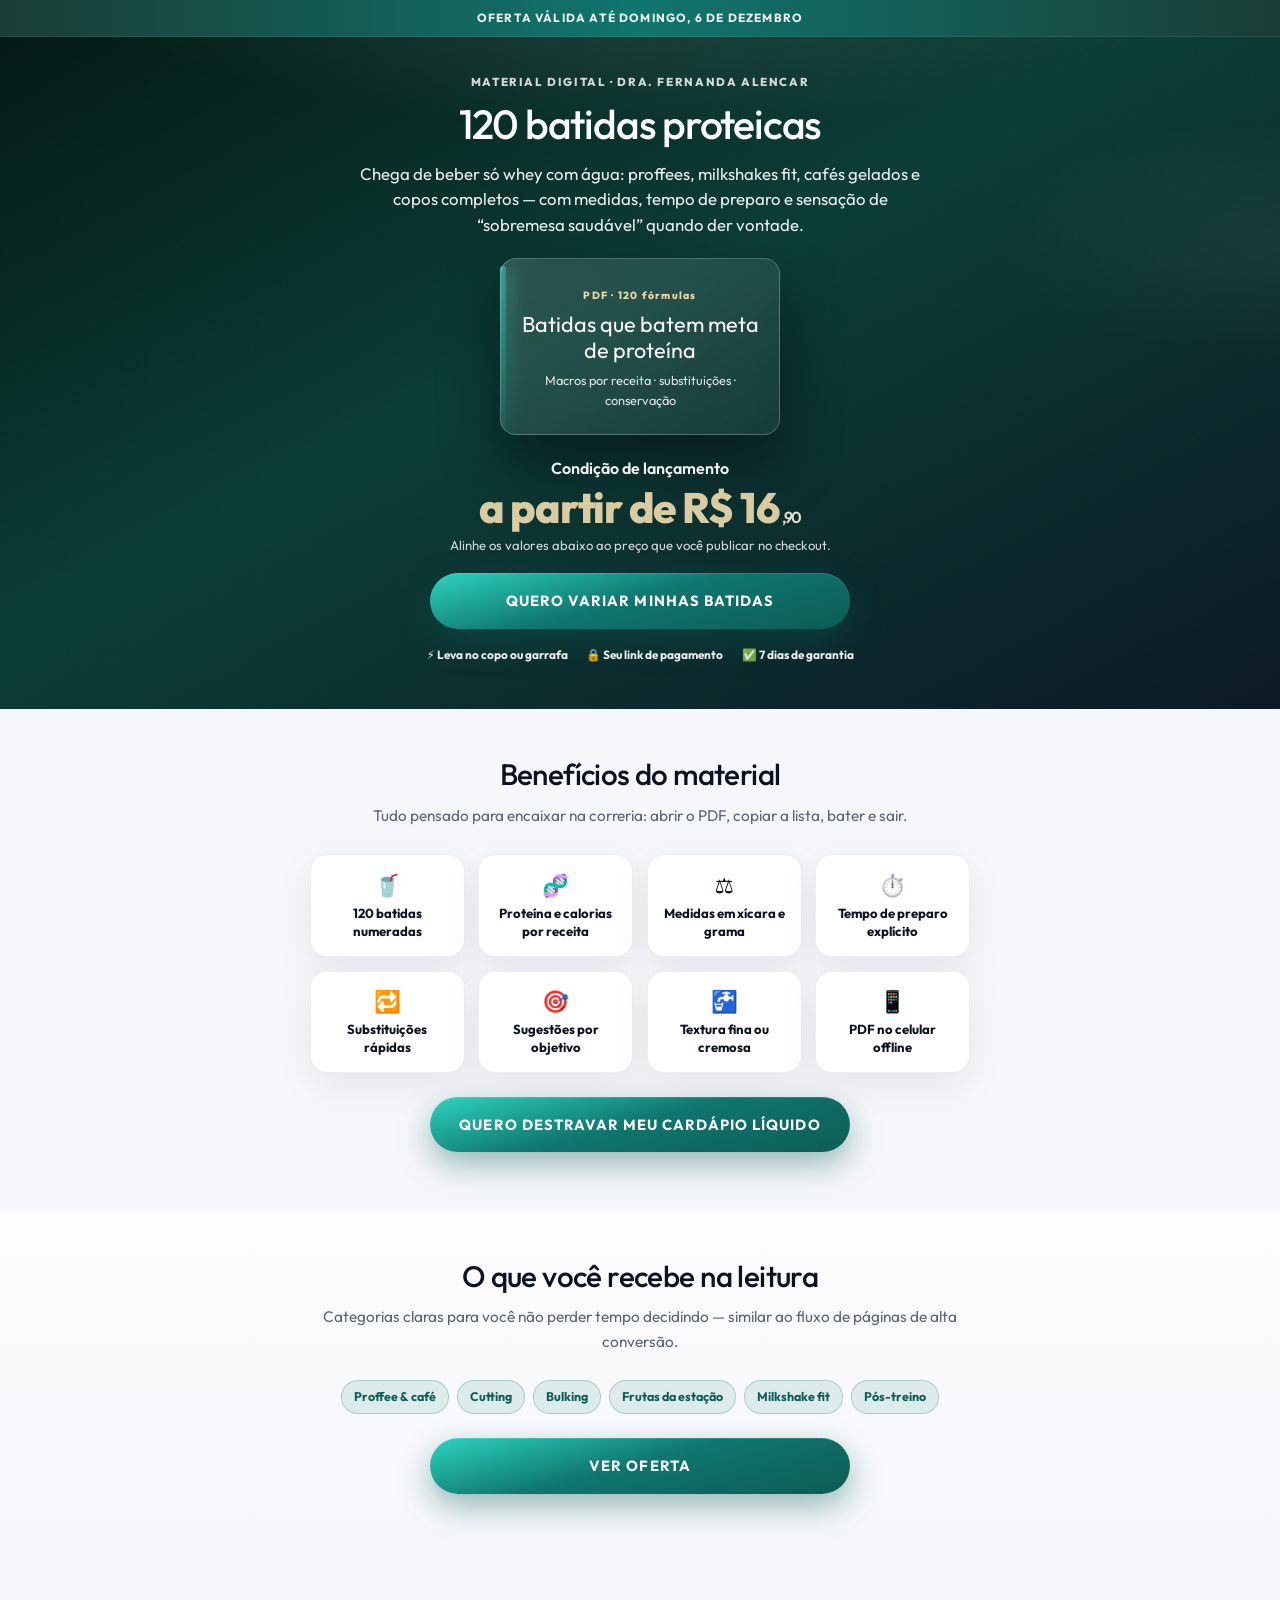
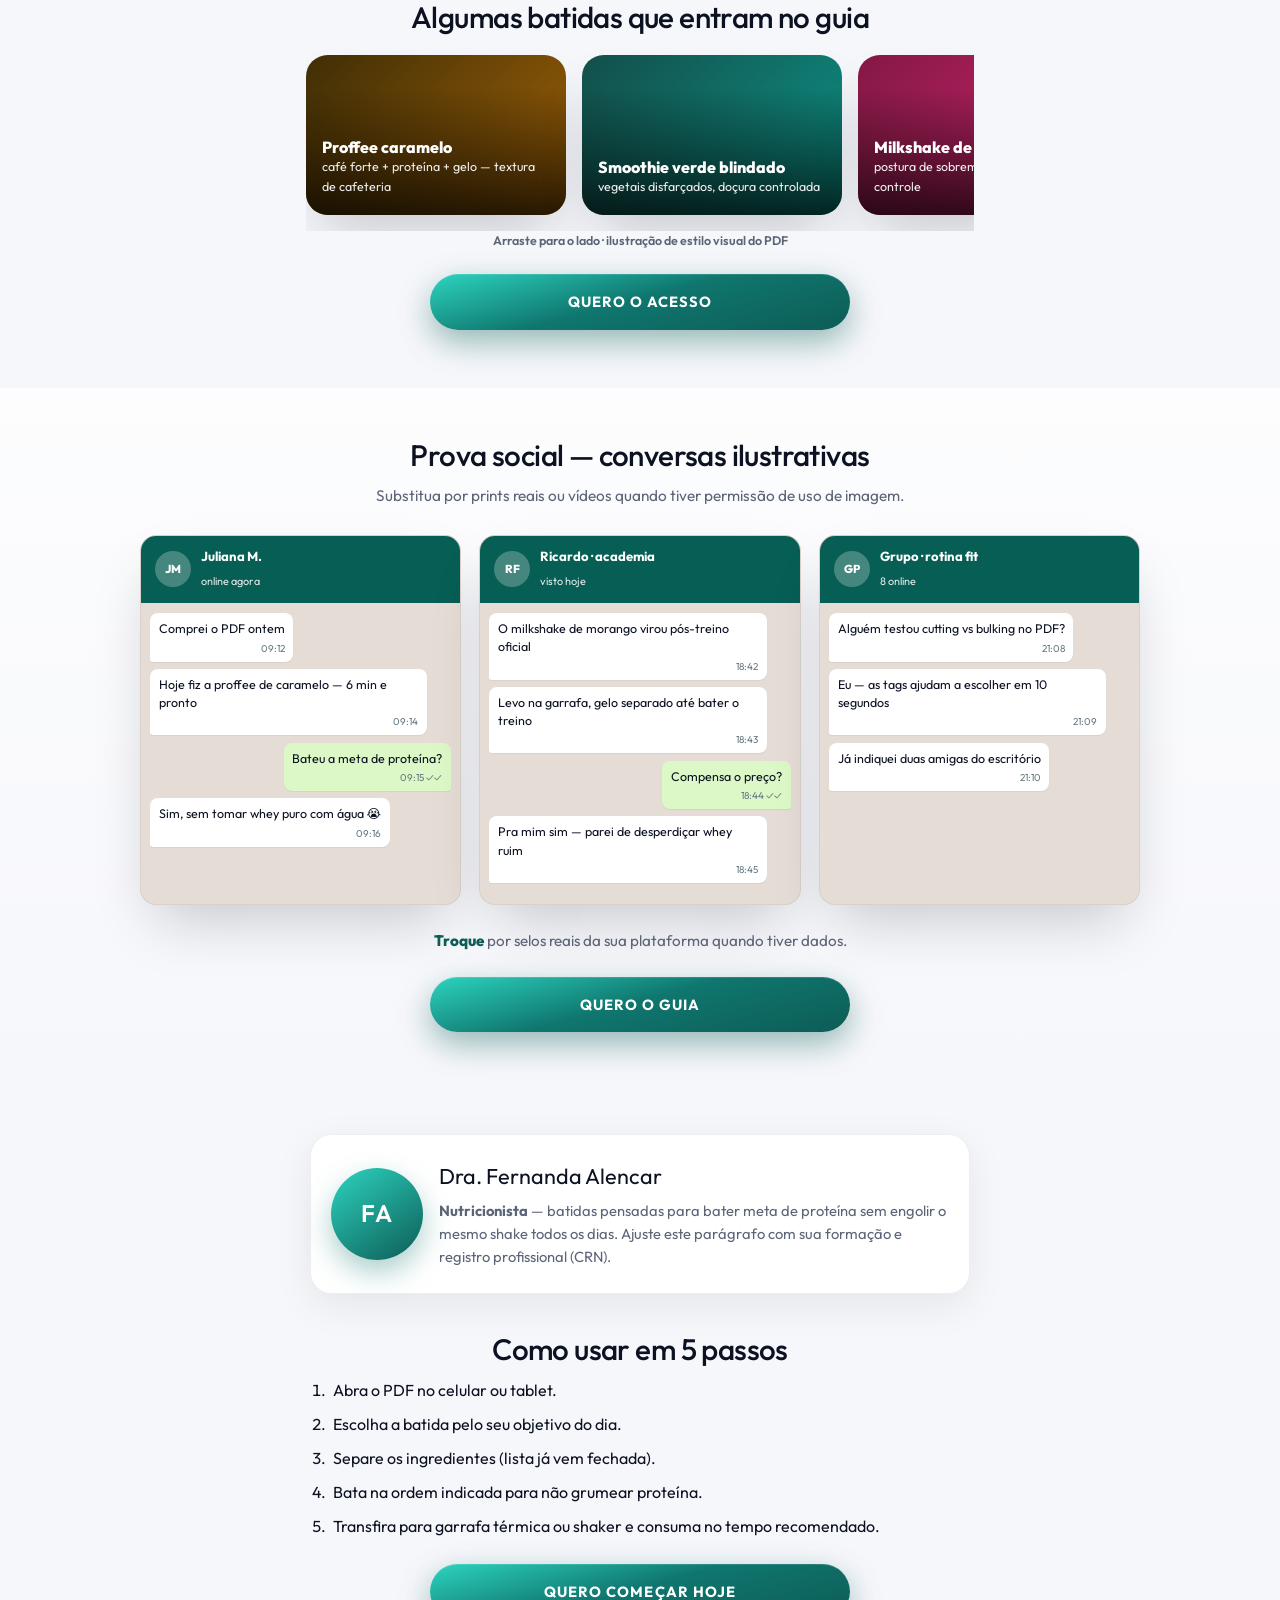
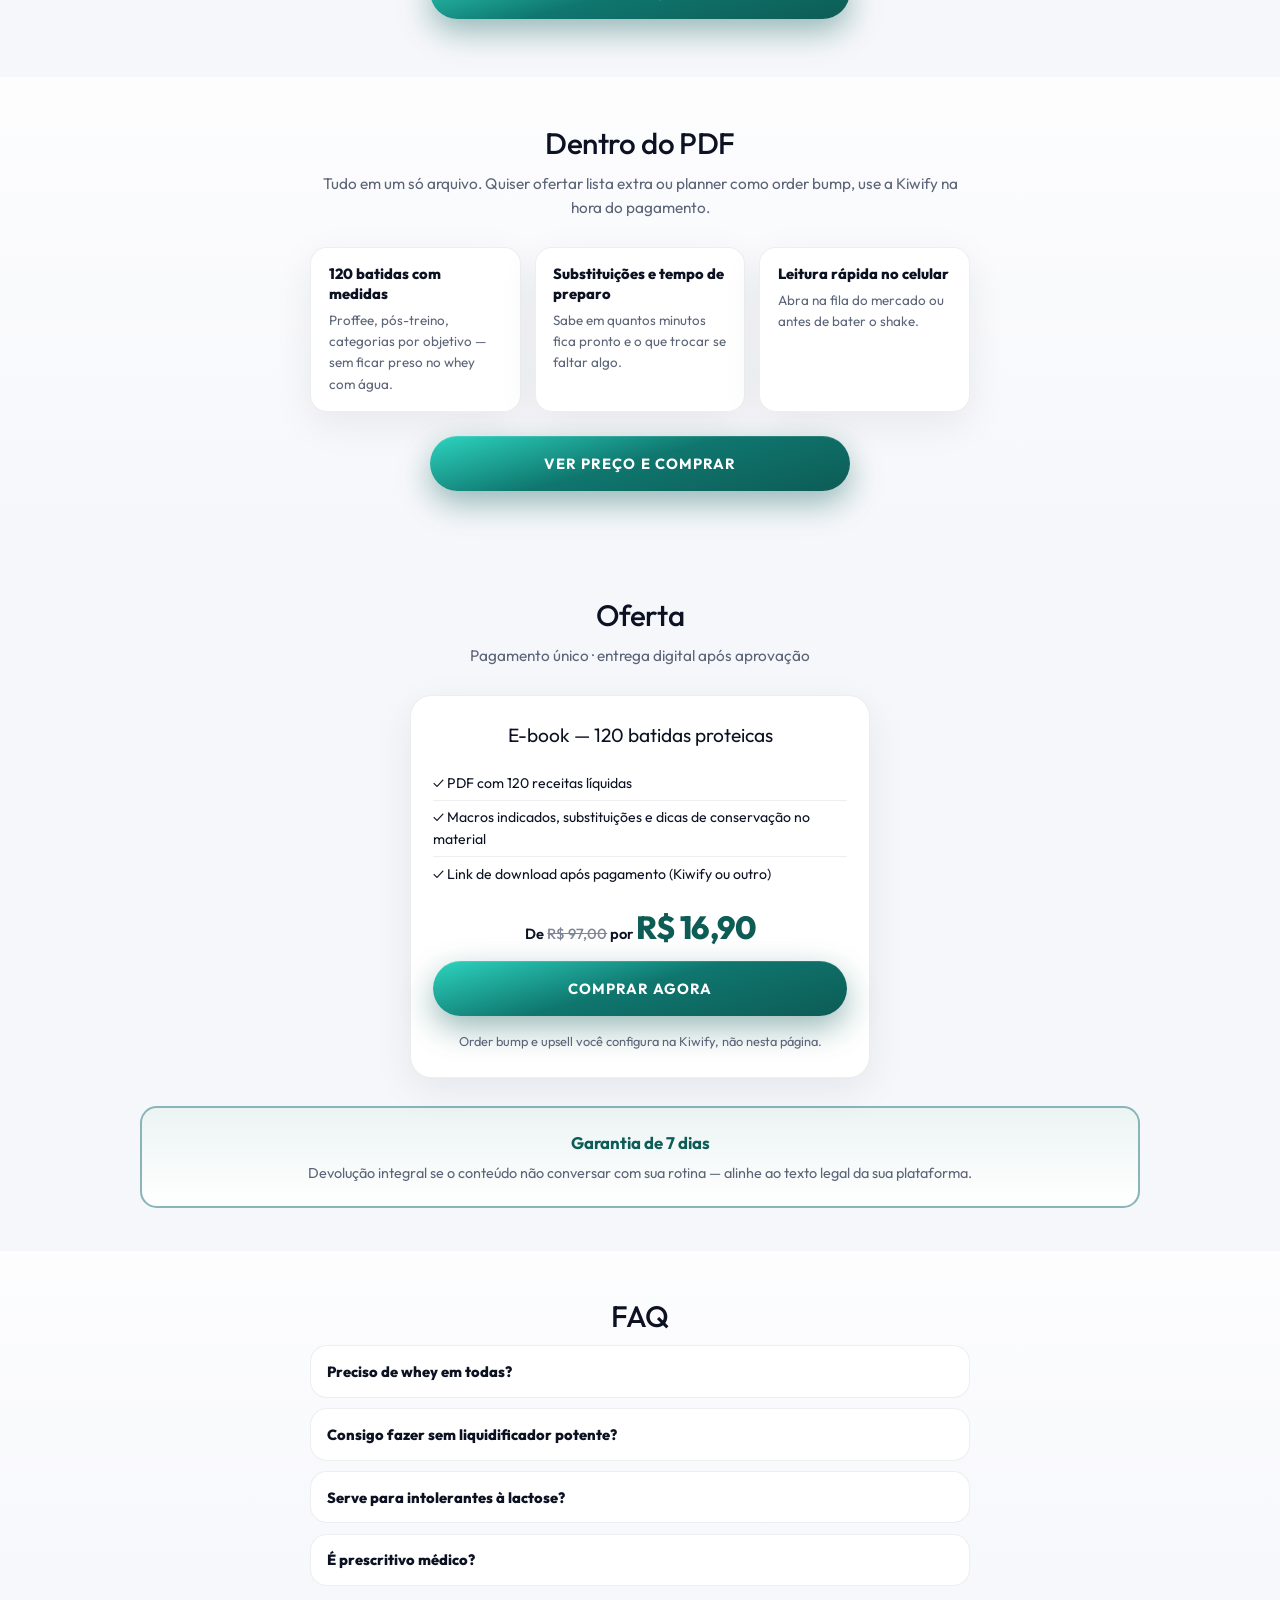
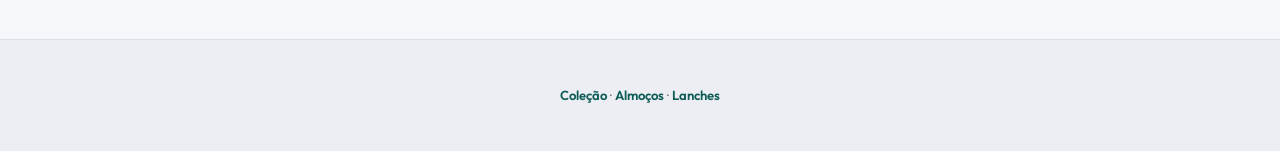
==== batidas.html @ 65c0a78f "Add files via upload" ====
<!DOCTYPE html>
<html lang="pt-BR">
  <head>
    <meta charset="utf-8" />
    <meta name="viewport" content="width=device-width, initial-scale=1" />
    <title>120 batidas proteicas | PDF</title>
    <meta
      name="description"
      content="120 batidas proteicas com a Dra. Fernanda Alencar: proffee, pós-treino e copos completos. PDF com medidas e substituições."
    />
    <link rel="stylesheet" href="css/styles.css" />
  </head>
  <body class="theme-batidas page-product">
    <a class="skip-link" href="#conteudo">Ir para o conteúdo</a>
    <div class="promo-bar" role="status"><span id="promo-date">Carregando…</span></div>

    <header class="hero">
      <div class="container">
        <p class="eyebrow">Material digital · Dra. Fernanda Alencar</p>
        <h1>120 batidas proteicas</h1>
        <p class="sub">Chega de beber só whey com água: proffees, milkshakes fit, cafés gelados e copos completos — com medidas, tempo de preparo e sensação de “sobremesa saudável” quando der vontade.</p>

        <div class="hero-visual">
          <span class="hero-book__spine" aria-hidden="true"></span>
          <div class="hero-book">
            <span class="hero-book__tag">PDF · 120 fórmulas</span>
            <p class="hero-book__title">Batidas que batem meta de proteína</p>
            <p class="hero-book__meta">Macros por receita · substituições · conservação</p>
          </div>
        </div>

        <div class="price-box">
          <p class="price-de-por">
            Condição de lançamento
            <span class="price-to">a partir de R$ 16<small>,90</small></span>
          </p>
          <p class="price-note">Alinhe os valores abaixo ao preço que você publicar no checkout.</p>
        </div>

        <a class="btn-cta" href="#oferta">Quero variar minhas batidas</a>

        <div class="trust-row">
          <span>⚡ Leva no copo ou garrafa</span>
          <span>🔒 Seu link de pagamento</span>
          <span>✅ 7 dias de garantia</span>
        </div>
      </div>
    </header>

    <main id="conteudo">
      <section>
        <div class="container">
          <h2>Benefícios do material</h2>
          <p class="section-lead">Tudo pensado para encaixar na correria: abrir o PDF, copiar a lista, bater e sair.</p>
          <div class="benefits" role="list">
            <div class="benefit" role="listitem"><span class="ico">🥤</span>120 batidas numeradas</div>
            <div class="benefit" role="listitem"><span class="ico">🧬</span>Proteína e calorias por receita</div>
            <div class="benefit" role="listitem"><span class="ico">⚖️</span>Medidas em xícara e grama</div>
            <div class="benefit" role="listitem"><span class="ico">⏱️</span>Tempo de preparo explícito</div>
            <div class="benefit" role="listitem"><span class="ico">🔁</span>Substituições rápidas</div>
            <div class="benefit" role="listitem"><span class="ico">🎯</span>Sugestões por objetivo</div>
            <div class="benefit" role="listitem"><span class="ico">🚰</span>Textura fina ou cremosa</div>
            <div class="benefit" role="listitem"><span class="ico">📱</span>PDF no celular offline</div>
          </div>
          <p class="center-cta"><a class="btn-cta" href="#oferta">Quero destravar meu cardápio líquido</a></p>
        </div>
      </section>

      <section class="bg-soft">
        <div class="container">
          <h2>O que você recebe na leitura</h2>
          <p class="section-lead">Categorias claras para você não perder tempo decidindo — similar ao fluxo de páginas de alta conversão.</p>
          <div class="tags">
            <span class="tag">Proffee & café</span>
            <span class="tag">Cutting</span>
            <span class="tag">Bulking</span>
            <span class="tag">Frutas da estação</span>
            <span class="tag">Milkshake fit</span>
            <span class="tag">Pós-treino</span>
          </div>
          <p class="center-cta"><a class="btn-cta" href="#oferta">Ver oferta</a></p>
        </div>
      </section>

      <section>
        <div class="container">
          <h2>Algumas batidas que entram no guia</h2>
          <div class="carousel-wrap">
            <div class="carousel" id="car-batidas" aria-label="Prévia de batidas">
              <div class="carousel__slide" style="background: linear-gradient(135deg, #3f2e05 0%, #a16207 100%)">
                <strong>Proffee caramelo</strong>
                <span>café forte + proteína + gelo — textura de cafeteria</span>
              </div>
              <div class="carousel__slide" style="background: linear-gradient(135deg, #134e4a 0%, #0d9488 100%)">
                <strong>Smoothie verde blindado</strong>
                <span>vegetais disfarçados, doçura controlada</span>
              </div>
              <div class="carousel__slide" style="background: linear-gradient(135deg, #831843 0%, #db2777 100%)">
                <strong>Milkshake de morango</strong>
                <span>postura de sobremesa, macros no controle</span>
              </div>
              <div class="carousel__slide" style="background: linear-gradient(135deg, #312e81 0%, #4f46e5 100%)">
                <strong>Shake pós-treino “brownie”</strong>
                <span>cacau + pasta de amendoim + banana</span>
              </div>
              <div class="carousel__slide" style="background: linear-gradient(135deg, #14532d 0%, #22c55e 100%)">
                <strong>Copo detox + proteína</strong>
                <span>manhã limpa sem ficar com fome duas horas depois</span>
              </div>
            </div>
            <p class="carousel-hint">Arraste para o lado · ilustração de estilo visual do PDF</p>
          </div>
          <p class="center-cta"><a class="btn-cta" href="#oferta">Quero o acesso</a></p>
        </div>
      </section>

      <section class="wa-proof bg-soft">
        <div class="container-wide">
          <h2>Prova social — conversas ilustrativas</h2>
          <p class="section-lead">Substitua por prints reais ou vídeos quando tiver permissão de uso de imagem.</p>
          <div class="wa-grid">
            <div class="wa-phone">
              <div class="wa-top">
                <div class="wa-avatar">JM</div>
                <div class="wa-top-meta"><strong>Juliana M.</strong><span>online agora</span></div>
              </div>
              <div class="wa-body">
                <div class="wa-msg in"><div class="wa-bubble">Comprei o PDF ontem<div class="wa-meta">09:12</div></div></div>
                <div class="wa-msg in"><div class="wa-bubble">Hoje fiz a proffee de caramelo — 6 min e pronto<div class="wa-meta">09:14</div></div></div>
                <div class="wa-msg out"><div class="wa-bubble">Bateu a meta de proteína?<div class="wa-meta">09:15 ✓✓</div></div></div>
                <div class="wa-msg in"><div class="wa-bubble">Sim, sem tomar whey puro com água 😭<div class="wa-meta">09:16</div></div></div>
              </div>
            </div>
            <div class="wa-phone">
              <div class="wa-top">
                <div class="wa-avatar">RF</div>
                <div class="wa-top-meta"><strong>Ricardo · academia</strong><span>visto hoje</span></div>
              </div>
              <div class="wa-body">
                <div class="wa-msg in"><div class="wa-bubble">O milkshake de morango virou pós-treino oficial<div class="wa-meta">18:42</div></div></div>
                <div class="wa-msg in"><div class="wa-bubble">Levo na garrafa, gelo separado até bater o treino<div class="wa-meta">18:43</div></div></div>
                <div class="wa-msg out"><div class="wa-bubble">Compensa o preço?<div class="wa-meta">18:44 ✓✓</div></div></div>
                <div class="wa-msg in"><div class="wa-bubble">Pra mim sim — parei de desperdiçar whey ruim<div class="wa-meta">18:45</div></div></div>
              </div>
            </div>
            <div class="wa-phone">
              <div class="wa-top">
                <div class="wa-avatar">GP</div>
                <div class="wa-top-meta"><strong>Grupo · rotina fit</strong><span>8 online</span></div>
              </div>
              <div class="wa-body">
                <div class="wa-msg in"><div class="wa-bubble">Alguém testou cutting vs bulking no PDF?<div class="wa-meta">21:08</div></div></div>
                <div class="wa-msg in"><div class="wa-bubble">Eu — as tags ajudam a escolher em 10 segundos<div class="wa-meta">21:09</div></div></div>
                <div class="wa-msg in"><div class="wa-bubble">Já indiquei duas amigas do escritório<div class="wa-meta">21:10</div></div></div>
              </div>
            </div>
          </div>
          <p class="wa-stamp"><em>Troque</em> por selos reais da sua plataforma quando tiver dados.</p>
          <p class="center-cta"><a class="btn-cta" href="#oferta">Quero o guia</a></p>
        </div>
      </section>

      <section>
        <div class="container">
          <div class="author-card">
            <div class="author-card__avatar" aria-hidden="true">FA</div>
            <div>
              <h3>Dra. Fernanda Alencar</h3>
              <p>
                <strong>Nutricionista</strong> — batidas pensadas para bater meta de proteína sem
                engolir o mesmo shake todos os dias. Ajuste este parágrafo com sua formação e
                registro profissional (CRN).
              </p>
            </div>
          </div>
          <h2>Como usar em 5 passos</h2>
          <ol class="steps">
            <li>Abra o PDF no celular ou tablet.</li>
            <li>Escolha a batida pelo seu objetivo do dia.</li>
            <li>Separe os ingredientes (lista já vem fechada).</li>
            <li>Bata na ordem indicada para não grumear proteína.</li>
            <li>Transfira para garrafa térmica ou shaker e consuma no tempo recomendado.</li>
          </ol>
          <p class="center-cta"><a class="btn-cta" href="#oferta">Quero começar hoje</a></p>
        </div>
      </section>

      <section class="bg-soft">
        <div class="container">
          <h2>Dentro do PDF</h2>
          <p class="section-lead">Tudo em um só arquivo. Quiser ofertar lista extra ou planner como order bump, use a Kiwify na hora do pagamento.</p>
          <div class="bonus-grid">
            <div class="bonus">
              <h4>120 batidas com medidas</h4>
              <p>Proffee, pós-treino, categorias por objetivo — sem ficar preso no whey com água.</p>
            </div>
            <div class="bonus">
              <h4>Substituições e tempo de preparo</h4>
              <p>Sabe em quantos minutos fica pronto e o que trocar se faltar algo.</p>
            </div>
            <div class="bonus">
              <h4>Leitura rápida no celular</h4>
              <p>Abra na fila do mercado ou antes de bater o shake.</p>
            </div>
          </div>
          <p class="center-cta"><a class="btn-cta" href="#oferta">Ver preço e comprar</a></p>
        </div>
      </section>

      <section id="oferta">
        <div class="container-wide">
          <h2>Oferta</h2>
          <p class="section-lead">Pagamento único · entrega digital após aprovação</p>
          <div class="pricing pricing--single">
            <div class="plan">
              <h4>E-book — 120 batidas proteicas</h4>
              <ul>
                <li>✓ PDF com 120 receitas líquidas</li>
                <li>✓ Macros indicados, substituições e dicas de conservação no material</li>
                <li>✓ Link de download após pagamento (Kiwify ou outro)</li>
              </ul>
              <p class="plan-de-por">De <span class="price-from">R$ 97,00</span> por <span class="price-to">R$ 16,90</span></p>
              <a class="btn-cta" data-checkout="batidas" href="#oferta">Comprar agora</a>
              <p class="orderbump-note">Order bump e upsell você configura na Kiwify, não nesta página.</p>
            </div>
          </div>
          <div class="guarantee">
            <h3>Garantia de 7 dias</h3>
            <p>Devolução integral se o conteúdo não conversar com sua rotina — alinhe ao texto legal da sua plataforma.</p>
          </div>
        </div>
      </section>

      <section class="bg-soft faq">
        <div class="container">
          <h2>FAQ</h2>
          <details>
            <summary>Preciso de whey em todas?</summary>
            <p>Não. Há combinações com iogurte, leite em pó e outras fontes; onde whey faz sentido, está indicado.</p>
          </details>
          <details>
            <summary>Consigo fazer sem liquidificador potente?</summary>
            <p>A maioria pede liquidificador comum; onde o motor importa, há observação na receita.</p>
          </details>
          <details>
            <summary>Serve para intolerantes à lactose?</summary>
            <p>Algumas receitas têm troca sugerida; ajuste o FAQ se prometer pacote “100% sem lactose”.</p>
          </details>
          <details>
            <summary>É prescritivo médico?</summary>
            <p>Não. É material de culinária e organização; necessidades clínicas vão além deste escopo.</p>
          </details>
        </div>
      </section>
    </main>

    <div class="sticky-buy">
      <a class="btn-cta" data-checkout="batidas" href="#oferta">Comprar agora</a>
    </div>

    <footer class="site-footer">
      <p><a href="index.html">Coleção</a> · <a href="receitas.html">Almoços</a> · <a href="lanches.html">Lanches</a></p>
    </footer>

    <script src="js/config.js" defer></script>
    <script src="js/main.js" defer></script>
    <script src="js/landing.js" defer></script>
  </body>
</html>
---- css/styles.css ----
/* Uma família só — evita “mistura” visual entre serif e sans */
@import url("https://fonts.googleapis.com/css2?family=Outfit:wght@400;500;600;700;800&display=swap");

:root {
  --ink: #0c1222;
  --muted: #5c6578;
  --paper: #f6f7fb;
  --paper-soft: #eceef4;
  --white: #ffffff;
  --gold: #e8d5a8;
  --gold-soft: #f5edd8;
  --border: rgba(12, 18, 34, 0.07);
  --shadow: 0 28px 56px -16px rgba(12, 18, 34, 0.22);
  --shadow-soft: 0 12px 40px rgba(12, 18, 34, 0.07);
  --radius: 1.05rem;
  --radius-lg: 1.35rem;
  --accent: #0c8c7a;
  --accent-dark: #0a6b5e;
  --accent-cta-mid: #14b8a6;
  --hero: linear-gradient(152deg, #0d1f2d 0%, #163d4a 38%, #0f2922 100%);
  --font-sans: "Outfit", system-ui, -apple-system, sans-serif;
  --font-display: var(--font-sans);
  --grain: url("data:image/svg+xml,%3Csvg viewBox='0 0 256 256' xmlns='http://www.w3.org/2000/svg'%3E%3Cfilter id='n'%3E%3CfeTurbulence type='fractalNoise' baseFrequency='0.85' numOctaves='4' stitchTiles='stitch'/%3E%3C/filter%3E%3Crect width='100%25' height='100%25' filter='url(%23n)' opacity='0.04'/%3E%3C/svg%3E");
}

/* Temas por produto — tons mais sofisticados (menos “neon”) */
.theme-receitas {
  --accent: #c45d2c;
  --accent-dark: #9a3412;
  --accent-cta-mid: #dc7a45;
  --hero: linear-gradient(155deg, #1a0d08 0%, #4a2412 42%, #1c1410 100%);
}

.theme-batidas {
  --accent: #0f766e;
  --accent-dark: #0d5c56;
  --accent-cta-mid: #2dd4bf;
  --hero: linear-gradient(152deg, #041a15 0%, #0b3d36 45%, #0c1924 100%);
}

.theme-lanches {
  --accent: #1d6fa5;
  --accent-dark: #155a87;
  --accent-cta-mid: #5ab3e8;
  --hero: linear-gradient(152deg, #071824 0%, #0f4a6e 46%, #0c1620 100%);
}

/* Hub “list links” — página inicial clara (estilo link-in-bio premium) */
body.hub-page {
  background: var(--paper);
}

*,
*::before,
*::after {
  box-sizing: border-box;
}

html {
  scroll-behavior: smooth;
  scroll-padding-top: 0.75rem;
  scroll-padding-bottom: 6rem;
}

#oferta {
  scroll-margin-top: 1rem;
  scroll-margin-bottom: 5rem;
}

body {
  margin: 0;
  font-family: var(--font-sans);
  color: var(--ink);
  background: var(--paper);
  line-height: 1.58;
  -webkit-font-smoothing: antialiased;
}

img {
  max-width: 100%;
  height: auto;
  display: block;
}

a {
  color: var(--accent-dark);
  text-decoration: none;
}
a:hover {
  text-decoration: underline;
}

.skip-link {
  position: absolute;
  left: -9999px;
  top: 0;
  z-index: 999;
  padding: 0.5rem 1rem;
  background: var(--ink);
  color: var(--white);
}
.skip-link:focus {
  left: 0.5rem;
  top: 0.5rem;
}

.promo-bar {
  background: linear-gradient(90deg, #1a3d35, #0f766e 50%, #1a3d35);
  color: rgba(255, 255, 255, 0.96);
  text-align: center;
  font-size: 0.74rem;
  font-weight: 700;
  padding: 0.55rem 1rem;
  letter-spacing: 0.1em;
  text-transform: uppercase;
  font-family: var(--font-sans);
  border-bottom: 1px solid rgba(255, 255, 255, 0.08);
}

.container {
  max-width: 700px;
  margin: 0 auto;
  padding: 0 1.25rem;
}

.container-wide {
  max-width: 1040px;
  margin: 0 auto;
  padding: 0 1.25rem;
}

/* ——— Hero ——— */
.hero {
  background: var(--hero);
  color: #fff;
  padding: 2.25rem 0 2.75rem;
  text-align: center;
  position: relative;
  overflow: hidden;
}

.hero::before {
  content: "";
  position: absolute;
  inset: 0;
  background-image: var(--grain);
  opacity: 0.45;
  pointer-events: none;
  mix-blend-mode: overlay;
}

.hero::after {
  content: "";
  position: absolute;
  inset: 0;
  background:
    radial-gradient(ellipse 90% 55% at 50% -15%, rgba(255, 255, 255, 0.14), transparent 52%),
    radial-gradient(ellipse 50% 40% at 100% 30%, rgba(255, 255, 255, 0.05), transparent 45%);
  pointer-events: none;
}

.hero .container {
  position: relative;
  z-index: 1;
}

.eyebrow {
  font-size: 0.72rem;
  font-weight: 800;
  letter-spacing: 0.14em;
  text-transform: uppercase;
  opacity: 0.88;
  margin: 0 0 0.65rem;
  color: rgba(255, 255, 255, 0.92);
}

.hero h1 {
  font-family: var(--font-display);
  font-weight: 500;
  font-size: clamp(1.7rem, 5vw, 2.55rem);
  line-height: 1.12;
  margin: 0 0 0.85rem;
  letter-spacing: -0.03em;
  text-wrap: balance;
}

.hero .sub {
  font-size: 1.05rem;
  opacity: 0.93;
  max-width: 36rem;
  margin: 0 auto 1.35rem;
  line-height: 1.5;
}

.hero-visual {
  max-width: 280px;
  margin: 1.25rem auto;
  position: relative;
}

.hero-book {
  border-radius: 1rem;
  background: linear-gradient(145deg, rgba(255, 255, 255, 0.14), rgba(255, 255, 255, 0.04));
  border: 1px solid rgba(255, 255, 255, 0.22);
  box-shadow: 0 28px 60px rgba(0, 0, 0, 0.45);
  padding: 1.35rem 1.15rem 1.5rem;
  backdrop-filter: blur(10px);
}

.hero-book__tag {
  display: inline-block;
  font-size: 0.65rem;
  font-weight: 800;
  letter-spacing: 0.12em;
  color: var(--gold);
  margin-bottom: 0.5rem;
}

.hero-book__title {
  font-family: var(--font-display);
  font-size: 1.35rem;
  line-height: 1.2;
  margin: 0 0 0.35rem;
}

.hero-book__meta {
  font-size: 0.8rem;
  opacity: 0.85;
  margin: 0;
}

.hero-book__spine {
  position: absolute;
  left: 0;
  top: 0.5rem;
  bottom: 0.5rem;
  width: 6px;
  border-radius: 4px;
  background: linear-gradient(180deg, var(--accent-cta-mid), var(--accent-dark));
  opacity: 0.9;
}

.price-box {
  margin: 1.35rem 0 1.1rem;
}

.price-de-por {
  margin: 0;
  font-size: 1rem;
  font-weight: 600;
  opacity: 0.94;
  line-height: 1.45;
}

.price-from {
  text-decoration: line-through;
  opacity: 0.78;
  font-weight: 500;
}

.price-to {
  display: block;
  margin-top: 0.45rem;
  font-size: 2.65rem;
  font-weight: 800;
  color: var(--gold);
  line-height: 1;
  letter-spacing: -0.03em;
}

.price-to small {
  font-size: 1rem;
  font-weight: 600;
  color: var(--gold-soft);
  margin-left: 0.15rem;
}

.price-note {
  font-size: 0.82rem;
  opacity: 0.82;
  margin: 0.35rem 0 0;
}

.btn-cta {
  display: inline-block;
  width: 100%;
  max-width: 420px;
  background: linear-gradient(165deg, var(--accent-cta-mid) 0%, var(--accent) 48%, var(--accent-dark) 100%);
  color: #fff !important;
  font-weight: 700;
  font-size: 0.92rem;
  padding: 1rem 1.35rem;
  border: none;
  border-radius: 999px;
  text-decoration: none !important;
  text-transform: uppercase;
  letter-spacing: 0.07em;
  box-shadow:
    0 1px 0 rgba(255, 255, 255, 0.12) inset,
    0 12px 32px color-mix(in srgb, var(--accent-dark) 42%, transparent);
  cursor: pointer;
  transition: transform 0.2s ease, filter 0.2s ease, box-shadow 0.2s ease;
}

.btn-cta:hover {
  filter: brightness(1.05);
  transform: translateY(-2px);
  box-shadow:
    0 1px 0 rgba(255, 255, 255, 0.14) inset,
    0 16px 40px color-mix(in srgb, var(--accent-dark) 48%, transparent);
  text-decoration: none !important;
}

.btn-cta:focus-visible {
  outline: 2px solid var(--gold-soft);
  outline-offset: 3px;
}

.trust-row {
  display: flex;
  flex-wrap: wrap;
  justify-content: center;
  gap: 0.65rem 1.15rem;
  font-size: 0.74rem;
  font-weight: 700;
  margin-top: 1.1rem;
  opacity: 0.92;
}

.trust-row span {
  white-space: nowrap;
}

/* ——— Sections ——— */
section {
  padding: 2.65rem 0;
}

section h2 {
  font-family: var(--font-display);
  font-weight: 500;
  font-size: clamp(1.45rem, 3.5vw, 1.85rem);
  text-align: center;
  margin: 0 0 0.35rem;
  color: var(--ink);
  letter-spacing: -0.02em;
}

.section-lead {
  text-align: center;
  color: var(--muted);
  max-width: 40rem;
  margin: 0 auto 1.65rem;
  font-size: 0.96rem;
}

.bg-soft {
  background: linear-gradient(180deg, rgba(255, 255, 255, 0.72) 0%, var(--paper) 100%);
}

.center-cta {
  text-align: center;
  margin-top: 1.5rem;
}

/* Benefícios */
.benefits {
  display: grid;
  grid-template-columns: repeat(2, 1fr);
  gap: 0.85rem;
}

@media (min-width: 720px) {
  .benefits {
    grid-template-columns: repeat(4, 1fr);
  }
}

.benefit {
  background: var(--white);
  border-radius: var(--radius);
  padding: 0.95rem 0.85rem;
  font-size: 0.82rem;
  font-weight: 700;
  text-align: center;
  border: 1px solid var(--border);
  box-shadow: var(--shadow-soft);
  line-height: 1.35;
}

.benefit .ico {
  display: block;
  font-size: 1.35rem;
  margin-bottom: 0.35rem;
}

/* Tags */
.tags {
  display: flex;
  flex-wrap: wrap;
  gap: 0.5rem;
  justify-content: center;
  margin: 0 0 1.25rem;
}

.tag {
  font-size: 0.78rem;
  font-weight: 700;
  padding: 0.38rem 0.75rem;
  border-radius: 999px;
  background: color-mix(in srgb, var(--accent) 14%, var(--white));
  color: var(--accent-dark);
  border: 1px solid color-mix(in srgb, var(--accent) 25%, transparent);
}

/* Carrossel */
.carousel-wrap {
  margin: 0 -0.25rem;
}

.carousel {
  display: flex;
  gap: 1rem;
  overflow-x: auto;
  scroll-snap-type: x mandatory;
  padding: 0.5rem 0.25rem 1rem;
  scrollbar-width: thin;
  -webkit-overflow-scrolling: touch;
}

.carousel::-webkit-scrollbar {
  height: 6px;
}
.carousel::-webkit-scrollbar-thumb {
  background: color-mix(in srgb, var(--accent) 35%, #cbd5e1);
  border-radius: 99px;
}

.carousel__slide {
  flex: 0 0 min(260px, 78vw);
  scroll-snap-align: start;
  border-radius: var(--radius-lg);
  min-height: 160px;
  padding: 1.15rem 1rem;
  color: #fff;
  display: flex;
  flex-direction: column;
  justify-content: flex-end;
  position: relative;
  overflow: hidden;
  box-shadow: var(--shadow);
}

.carousel__slide strong {
  font-size: 1rem;
  font-weight: 800;
  line-height: 1.25;
  position: relative;
  z-index: 1;
}

.carousel__slide span {
  font-size: 0.78rem;
  opacity: 0.92;
  position: relative;
  z-index: 1;
}

.carousel__slide::after {
  content: "";
  position: absolute;
  inset: 0;
  background: linear-gradient(180deg, transparent 20%, rgba(0, 0, 0, 0.75));
  z-index: 0;
}

.carousel-hint {
  text-align: center;
  font-size: 0.78rem;
  color: var(--muted);
  margin: 0;
  font-weight: 600;
}

/* WhatsApp proof */
.wa-proof {
  padding: 2.75rem 0;
}

.wa-grid {
  display: grid;
  gap: 1.15rem;
  grid-template-columns: 1fr;
}

@media (min-width: 900px) {
  .wa-grid {
    grid-template-columns: repeat(3, 1fr);
  }
}

.wa-phone {
  background: #e5ddd5;
  border-radius: 1rem;
  overflow: hidden;
  box-shadow: var(--shadow);
  border: 1px solid rgba(0, 0, 0, 0.06);
}

.wa-top {
  background: #075e54;
  color: #fff;
  padding: 0.65rem 0.85rem;
  display: flex;
  align-items: center;
  gap: 0.65rem;
}

.wa-avatar {
  width: 36px;
  height: 36px;
  border-radius: 50%;
  background: rgba(255, 255, 255, 0.25);
  display: flex;
  align-items: center;
  justify-content: center;
  font-size: 0.72rem;
  font-weight: 800;
}

.wa-top-meta strong {
  display: block;
  font-size: 0.82rem;
}

.wa-top-meta span {
  font-size: 0.68rem;
  opacity: 0.88;
}

.wa-body {
  padding: 0.65rem 0.55rem 0.85rem;
  min-height: 220px;
}

.wa-msg {
  margin-bottom: 0.45rem;
  display: flex;
}

.wa-msg.in {
  justify-content: flex-start;
}
.wa-msg.out {
  justify-content: flex-end;
}

.wa-bubble {
  max-width: 92%;
  background: #fff;
  border-radius: 0.5rem 0.5rem 0.5rem 0.15rem;
  padding: 0.45rem 0.55rem 0.35rem;
  font-size: 0.78rem;
  line-height: 1.45;
  box-shadow: 0 1px 1px rgba(0, 0, 0, 0.06);
}

.wa-msg.out .wa-bubble {
  background: #dcf8c6;
  border-radius: 0.5rem 0.5rem 0.15rem 0.5rem;
}

.wa-meta {
  text-align: right;
  font-size: 0.62rem;
  color: #667781;
  margin-top: 0.2rem;
}

.wa-stamp {
  text-align: center;
  font-size: 0.95rem;
  color: var(--muted);
  margin: 1.5rem 0 0;
}

.wa-stamp em {
  font-style: normal;
  font-weight: 800;
  color: var(--accent-dark);
}

/* Autor */
.author-card {
  display: flex;
  flex-direction: column;
  align-items: center;
  gap: 1rem;
  text-align: center;
  background: var(--white);
  border: 1px solid var(--border);
  border-radius: var(--radius-lg);
  padding: 1.5rem 1.25rem;
  margin-bottom: 2rem;
  box-shadow: var(--shadow-soft);
}

@media (min-width: 560px) {
  .author-card {
    flex-direction: row;
    text-align: left;
  }
}

.author-card__avatar {
  width: 92px;
  height: 92px;
  border-radius: 50%;
  background: linear-gradient(145deg, var(--accent-cta-mid), var(--accent-dark));
  display: flex;
  align-items: center;
  justify-content: center;
  font-family: var(--font-display);
  font-size: 1.5rem;
  font-weight: 600;
  letter-spacing: 0.04em;
  color: #fff;
  flex-shrink: 0;
  box-shadow: 0 12px 28px color-mix(in srgb, var(--accent) 35%, transparent);
}

.author-card h3 {
  font-family: var(--font-display);
  font-size: 1.35rem;
  margin: 0 0 0.35rem;
  font-weight: 400;
}

.author-card p {
  margin: 0;
  font-size: 0.92rem;
  color: var(--muted);
}

/* Passos */
.steps {
  margin: 0;
  padding-left: 1.2rem;
  color: var(--ink);
}

.steps li {
  margin-bottom: 0.55rem;
  padding-left: 0.25rem;
}

/* Bônus */
.bonus-grid {
  display: grid;
  gap: 0.85rem;
  grid-template-columns: 1fr;
}

@media (min-width: 640px) {
  .bonus-grid {
    grid-template-columns: repeat(2, 1fr);
  }
}

@media (min-width: 960px) {
  .bonus-grid {
    grid-template-columns: repeat(3, 1fr);
  }
}

.bonus {
  background: var(--white);
  border: 1px solid var(--border);
  border-radius: var(--radius);
  padding: 1rem 1.1rem;
  box-shadow: var(--shadow-soft);
}

.bonus h4 {
  margin: 0 0 0.4rem;
  font-size: 0.92rem;
  font-weight: 800;
  line-height: 1.35;
  color: var(--ink);
}

.bonus p {
  margin: 0;
  font-size: 0.84rem;
  color: var(--muted);
}

.bonus .val {
  margin-top: 0.65rem !important;
  font-size: 0.78rem !important;
  font-weight: 700 !important;
  color: var(--accent-dark) !important;
}

.bonus-total {
  text-align: center;
  font-weight: 800;
  margin-top: 1.15rem;
  color: var(--accent-dark);
  font-size: 0.92rem;
}

/* Pricing */
.pricing {
  display: grid;
  gap: 1.15rem;
  grid-template-columns: 1fr;
  align-items: stretch;
}

.pricing--single {
  max-width: 460px;
  margin: 0 auto;
}

.pricing--single .plan {
  text-align: center;
}

.pricing--single .plan ul {
  text-align: left;
}

.pricing--single .plan h4 {
  margin-top: 0;
}

.orderbump-note {
  margin: 1rem 0 0;
  font-size: 0.8rem;
  color: var(--muted);
  line-height: 1.45;
}

.plan {
  background: var(--white);
  border: 1px solid var(--border);
  border-radius: var(--radius-lg);
  padding: 1.5rem 1.35rem 1.65rem;
  position: relative;
  box-shadow: var(--shadow-soft);
}

.plan.featured {
  border-color: color-mix(in srgb, var(--accent) 45%, var(--border));
  box-shadow: 0 20px 50px color-mix(in srgb, var(--accent) 18%, transparent);
  transform: scale(1.02);
}

@media (max-width: 819px) {
  .plan.featured {
    transform: none;
    order: -1;
  }
}

.badge-top {
  position: absolute;
  top: -0.65rem;
  left: 50%;
  transform: translateX(-50%);
  background: linear-gradient(90deg, var(--accent-dark), var(--accent));
  color: #fff;
  font-size: 0.65rem;
  font-weight: 800;
  letter-spacing: 0.1em;
  padding: 0.38rem 0.95rem;
  border-radius: 999px;
  white-space: nowrap;
}

.plan h4 {
  font-family: var(--font-display);
  font-size: 1.2rem;
  margin: 0.5rem 0 1rem;
  font-weight: 400;
  text-align: center;
}

.plan ul {
  margin: 0 0 1.25rem;
  padding: 0;
  list-style: none;
}

.plan li {
  font-size: 0.88rem;
  padding: 0.35rem 0;
  border-bottom: 1px solid var(--border);
  display: flex;
  gap: 0.45rem;
  align-items: flex-start;
}

.plan li:last-child {
  border-bottom: none;
}

.plan-de-por {
  text-align: center;
  font-weight: 600;
  font-size: 0.92rem;
  margin: 0 0 1rem;
}

.plan-de-por .price-from {
  text-decoration: line-through;
  color: var(--muted);
}

.plan-de-por .price-to {
  display: inline;
  font-size: 2rem;
  color: var(--accent-dark);
  font-weight: 800;
}

.plan .btn-cta {
  max-width: none;
}

/* Garantia */
.guarantee {
  margin-top: 1.75rem;
  padding: 1.35rem 1.25rem;
  border-radius: var(--radius);
  text-align: center;
  border: 2px solid color-mix(in srgb, var(--accent) 35%, #cbd5e1);
  background: linear-gradient(180deg, color-mix(in srgb, var(--accent) 8%, var(--white)), var(--white));
}

.guarantee h3 {
  margin: 0 0 0.35rem;
  font-size: 1.05rem;
  color: var(--accent-dark);
}

.guarantee p {
  margin: 0;
  font-size: 0.9rem;
  color: var(--muted);
}

/* FAQ */
.faq details {
  background: var(--white);
  border: 1px solid var(--border);
  border-radius: var(--radius);
  margin-bottom: 0.65rem;
  padding: 0.85rem 1rem;
}

.faq summary {
  font-weight: 800;
  cursor: pointer;
  list-style: none;
  font-size: 0.92rem;
}

.faq summary::-webkit-details-marker {
  display: none;
}

.faq details[open] summary {
  margin-bottom: 0.5rem;
  color: var(--accent-dark);
}

.faq details p {
  margin: 0;
  font-size: 0.88rem;
  color: var(--muted);
}

.hub-bg {
  min-height: 100dvh;
  background:
    radial-gradient(ellipse 110% 70% at 50% -15%, rgba(15, 118, 110, 0.09), transparent 50%),
    radial-gradient(ellipse 60% 50% at 95% 25%, rgba(196, 93, 44, 0.05), transparent 42%),
    radial-gradient(ellipse 55% 45% at 5% 75%, rgba(29, 111, 165, 0.06), transparent 48%),
    linear-gradient(180deg, #fafbfd 0%, var(--paper-soft) 100%);
}

.hub-head {
  text-align: center;
  padding: 2.75rem 1.25rem 1.5rem;
  max-width: 36rem;
  margin: 0 auto;
}

.hub-badge {
  display: inline-flex;
  align-items: center;
  gap: 0.4rem;
  font-size: 0.65rem;
  font-weight: 700;
  letter-spacing: 0.14em;
  text-transform: uppercase;
  color: var(--accent-dark);
  background: color-mix(in srgb, var(--accent) 9%, var(--white));
  border: 1px solid color-mix(in srgb, var(--accent) 22%, transparent);
  padding: 0.4rem 0.85rem;
  border-radius: 999px;
  margin-bottom: 1.25rem;
}

.hub-badge-dot {
  width: 6px;
  height: 6px;
  border-radius: 50%;
  background: var(--accent);
  box-shadow: 0 0 0 3px color-mix(in srgb, var(--accent) 28%, transparent);
}

.hub-head h1 {
  font-family: var(--font-display);
  font-weight: 400;
  font-size: clamp(2rem, 6vw, 2.65rem);
  line-height: 1.08;
  margin: 0 0 0.65rem;
  color: var(--ink);
  letter-spacing: -0.02em;
}

.hub-lead {
  margin: 0;
  font-size: 1.05rem;
  color: var(--muted);
  line-height: 1.55;
}

.hub-avatar {
  width: 88px;
  height: 88px;
  margin: 1.5rem auto 0;
  border-radius: 50%;
  border: 3px solid #fff;
  box-shadow:
    0 0 0 1px rgba(12, 18, 34, 0.06),
    0 12px 36px rgba(12, 18, 34, 0.12);
  display: flex;
  align-items: center;
  justify-content: center;
  font-size: 1.35rem;
  font-weight: 700;
  letter-spacing: 0.06em;
  color: #fff;
  background: linear-gradient(145deg, #0f766e, #134e4a 55%, #1a3d35);
  font-family: var(--font-display);
}

.hub-page img.hub-avatar {
  object-fit: cover;
  padding: 0;
  display: block;
}

.hub-list {
  max-width: 34rem;
  margin: 0 auto;
  padding: 0 1.25rem 2.5rem;
  display: flex;
  flex-direction: column;
  gap: 0.85rem;
}

.hub-row {
  display: grid;
  grid-template-columns: 72px 1fr auto;
  align-items: center;
  gap: 1rem;
  padding: 0.85rem 1rem 0.85rem 0.85rem;
  background: rgba(255, 255, 255, 0.92);
  backdrop-filter: blur(12px);
  border-radius: 1.15rem;
  text-decoration: none !important;
  color: inherit !important;
  border: 1px solid rgba(12, 18, 34, 0.06);
  box-shadow:
    0 1px 2px rgba(12, 18, 34, 0.04),
    0 10px 36px rgba(12, 18, 34, 0.06);
  transition: transform 0.22s ease, box-shadow 0.22s ease, border-color 0.22s ease;
  position: relative;
  overflow: hidden;
}

.hub-row::before {
  content: "";
  position: absolute;
  left: 0;
  top: 0;
  bottom: 0;
  width: 4px;
  background: var(--card-accent, #10b981);
  opacity: 0;
  transition: opacity 0.22s ease;
}

.hub-row:hover {
  transform: translateY(-2px);
  box-shadow:
    0 2px 4px rgba(15, 23, 42, 0.05),
    0 16px 40px rgba(15, 23, 42, 0.1);
  border-color: rgba(15, 23, 42, 0.1);
}

.hub-row:hover::before {
  opacity: 1;
}

.hub-row:focus-visible {
  outline: 2px solid var(--card-accent, #10b981);
  outline-offset: 2px;
}

.hub-row--batidas {
  --card-accent: #10b981;
}
.hub-row--batidas:hover {
  border-color: rgba(16, 185, 129, 0.35);
}

.hub-row--receitas {
  --card-accent: #ea580c;
}
.hub-row--receitas:hover {
  border-color: rgba(234, 88, 12, 0.35);
}

.hub-row--lanches {
  --card-accent: #0284c7;
}
.hub-row--lanches:hover {
  border-color: rgba(2, 132, 199, 0.35);
}

.hub-cover {
  width: 72px;
  height: 72px;
  border-radius: 0.75rem;
  object-fit: cover;
  box-shadow: 0 4px 12px rgba(0, 0, 0, 0.12);
}

.hub-row-body {
  min-width: 0;
  text-align: left;
}

.hub-row-tag {
  font-size: 0.65rem;
  font-weight: 800;
  letter-spacing: 0.08em;
  text-transform: uppercase;
  color: var(--card-accent);
  margin: 0 0 0.2rem;
}

.hub-row-title {
  margin: 0;
  font-size: 1.02rem;
  font-weight: 800;
  line-height: 1.25;
  color: var(--ink);
  letter-spacing: -0.01em;
}

.hub-row-desc {
  margin: 0.25rem 0 0;
  font-size: 0.8rem;
  color: var(--muted);
  line-height: 1.4;
}

.hub-arrow {
  width: 2.25rem;
  height: 2.25rem;
  border-radius: 50%;
  background: #f8fafc;
  border: 1px solid #e2e8f0;
  display: flex;
  align-items: center;
  justify-content: center;
  color: #94a3b8;
  transition: background 0.22s ease, color 0.22s ease, border-color 0.22s ease;
  flex-shrink: 0;
}

.hub-row:hover .hub-arrow {
  background: var(--card-accent);
  border-color: transparent;
  color: #fff;
}

.hub-arrow svg {
  width: 18px;
  height: 18px;
}

.hub-foot {
  text-align: center;
  padding: 0 1.25rem 2.75rem;
  font-size: 0.75rem;
  color: #94a3b8;
  letter-spacing: 0.02em;
}

.hub-foot strong {
  color: #64748b;
  font-weight: 600;
}

.hub-dev {
  max-width: 34rem;
  margin: 0 auto;
  padding: 0 1.25rem 2rem;
  font-size: 0.78rem;
  color: #94a3b8;
  text-align: center;
  line-height: 1.5;
}

.hub-dev code {
  font-size: 0.74rem;
  color: #64748b;
  background: rgba(15, 23, 42, 0.05);
  padding: 0.1rem 0.35rem;
  border-radius: 4px;
}

body.hub-page .site-footer {
  background: transparent;
  border-top: none;
}

/* Footer */
.site-footer {
  padding: 2rem 1.25rem;
  text-align: center;
  font-size: 0.82rem;
  color: var(--muted);
  border-top: 1px solid var(--border);
  background: var(--paper-soft);
}

.site-footer a {
  color: var(--accent-dark);
  font-weight: 600;
}

/* Sticky CTA mobile */
.sticky-buy {
  display: none;
}

@media (max-width: 719px) {
  .sticky-buy {
    display: flex;
    position: fixed;
    left: 0;
    right: 0;
    bottom: 0;
    padding: 0.65rem 1rem calc(0.65rem + env(safe-area-inset-bottom));
    background: linear-gradient(180deg, transparent, rgba(248, 250, 252, 0.92) 25%, var(--paper));
    z-index: 40;
    justify-content: center;
    border-top: 1px solid var(--border);
  }
  .sticky-buy .btn-cta {
    max-width: none;
    margin: 0;
    font-size: 0.82rem;
    padding: 0.85rem 1rem;
    animation: none;
  }
}

body.has-sticky {
  padding-bottom: 5rem;
}
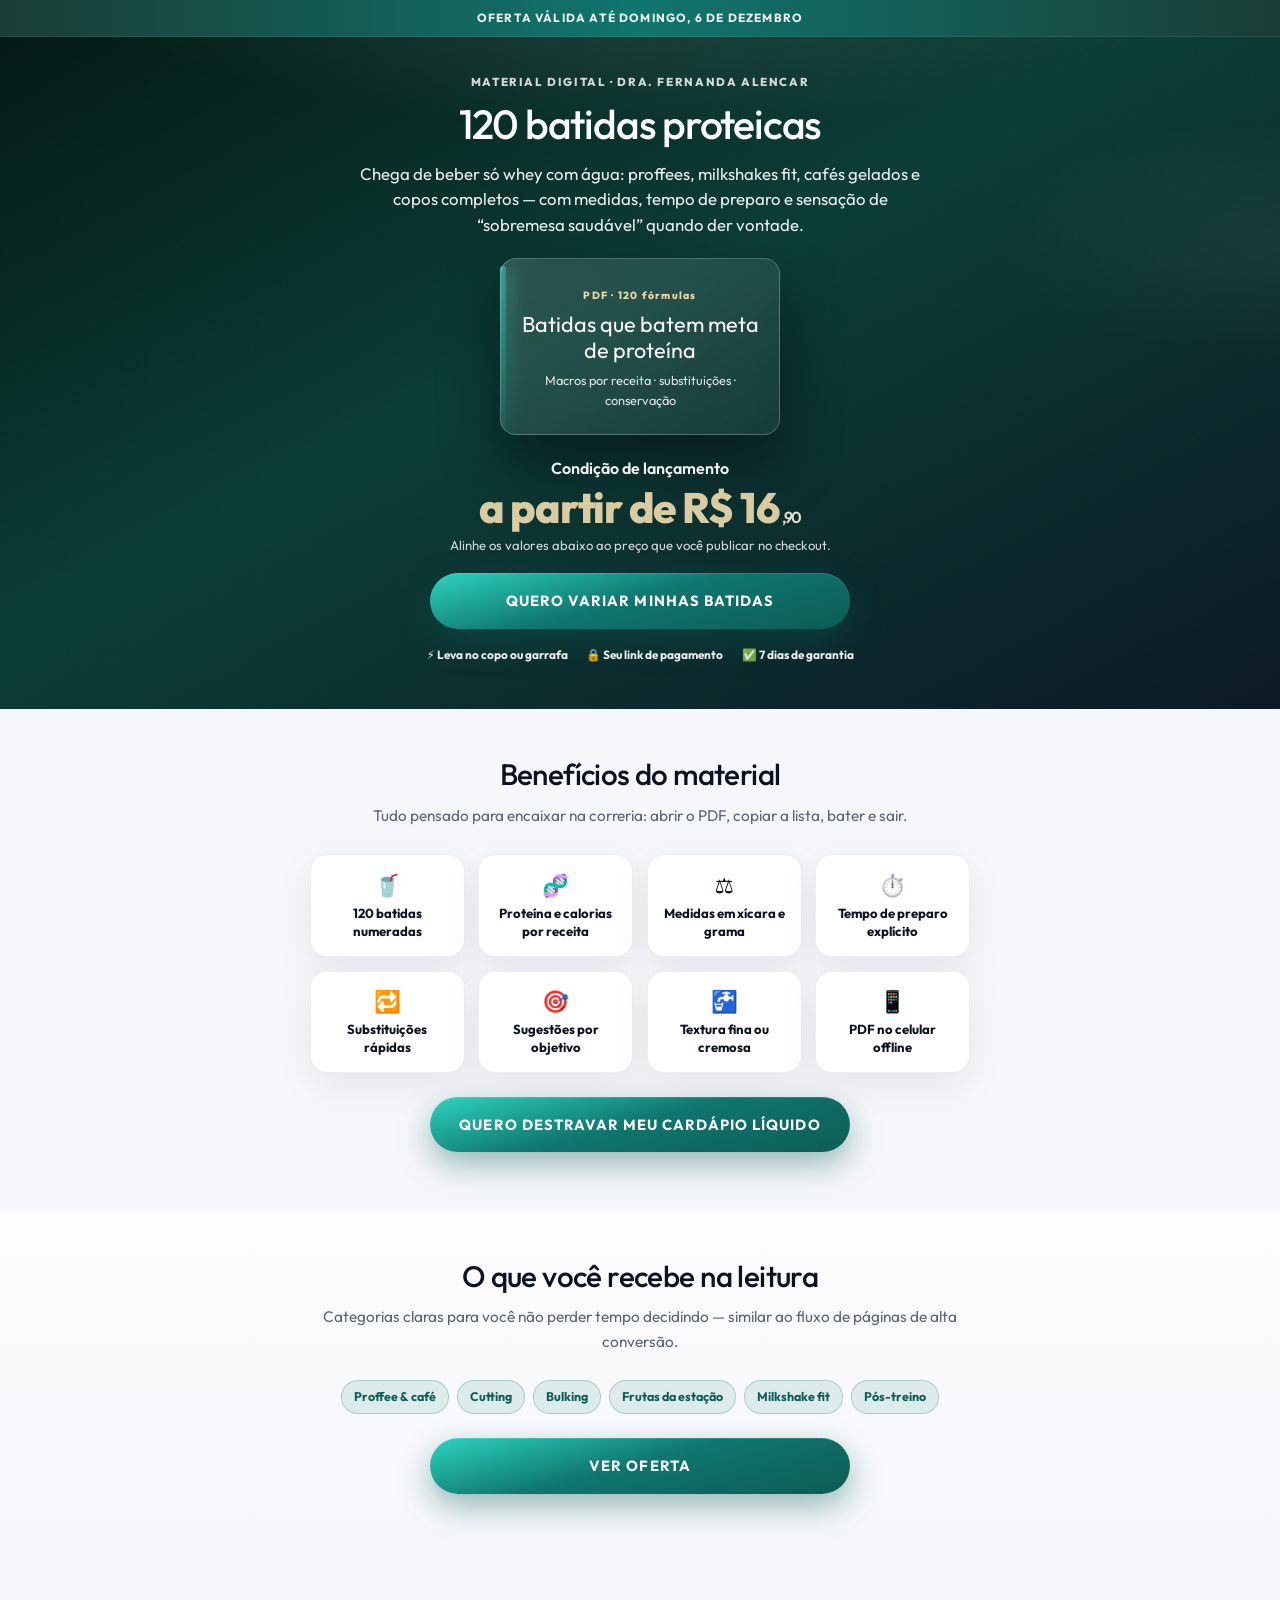
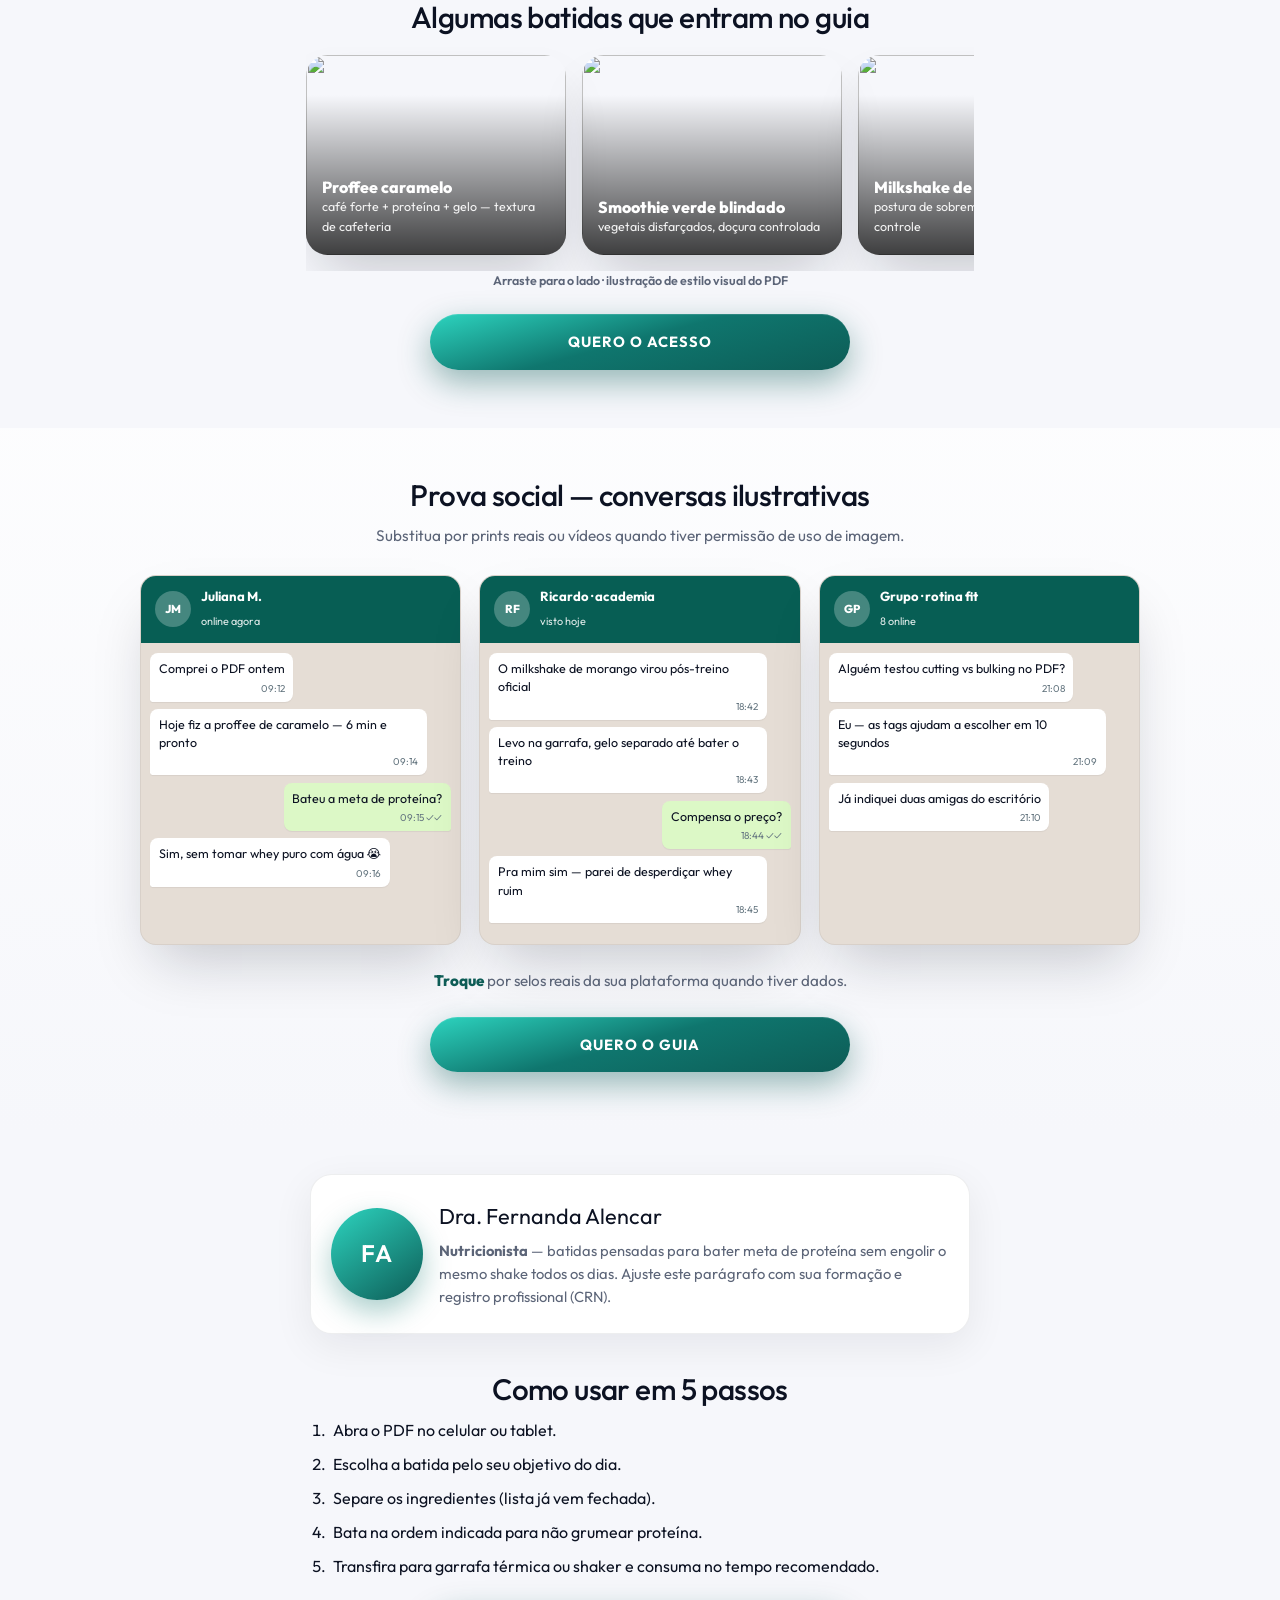
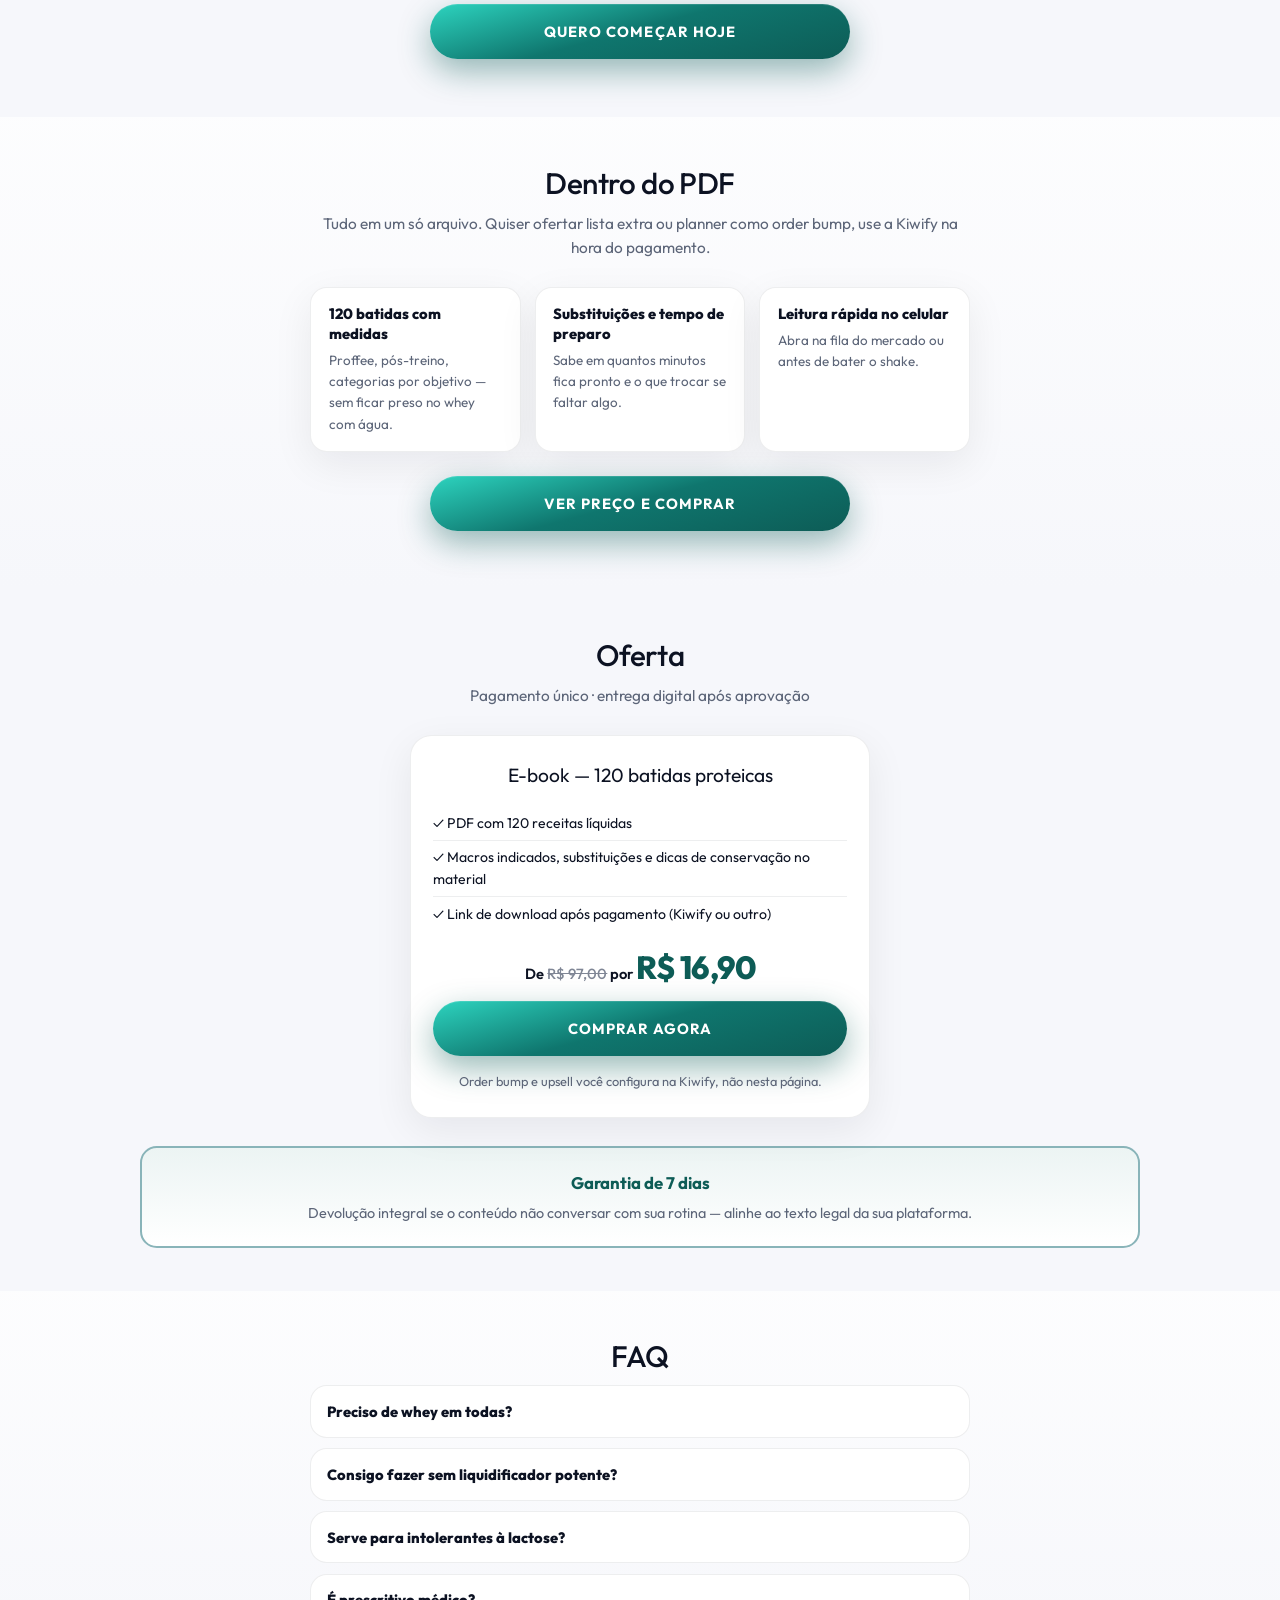
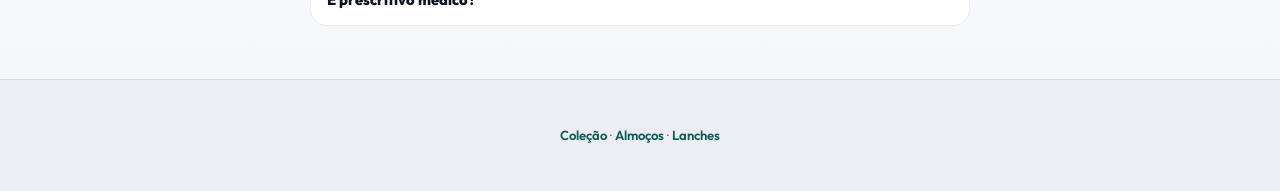
==== commit 92290829: "Add carousel preview photos for product pages. Replace gradient-only slides with Unsplash images and" ====
--- a/batidas.html
+++ b/batidas.html
@@ -9,8 +9,30 @@
       content="120 batidas proteicas com a Dra. Fernanda Alencar: proffee, pós-treino e copos completos. PDF com medidas e substituições."
     />
     <link rel="stylesheet" href="css/styles.css" />
+    <!-- Meta Pixel Code -->
+    <script>
+!function(f,b,e,v,n,t,s)
+{if(f.fbq)return;n=f.fbq=function(){n.callMethod?
+n.callMethod.apply(n,arguments):n.queue.push(arguments)};
+if(!f._fbq)f._fbq=n;n.push=n;n.loaded=!0;n.version='2.0';
+n.queue=[];t=b.createElement(e);t.async=!0;
+t.src=v;s=b.getElementsByTagName(e)[0];
+s.parentNode.insertBefore(t,s)}(window, document,'script',
+'https://connect.facebook.net/en_US/fbevents.js');
+fbq('init', '2085413965433016');
+fbq('track', 'PageView');
+    </script>
+    <!-- End Meta Pixel Code -->
   </head>
   <body class="theme-batidas page-product">
+    <noscript
+      ><img
+        height="1"
+        width="1"
+        style="display: none"
+        src="https://www.facebook.com/tr?id=2085413965433016&ev=PageView&noscript=1"
+        alt=""
+    /></noscript>
     <a class="skip-link" href="#conteudo">Ir para o conteúdo</a>
     <div class="promo-bar" role="status"><span id="promo-date">Carregando…</span></div>
 
@@ -87,23 +109,68 @@
           <h2>Algumas batidas que entram no guia</h2>
           <div class="carousel-wrap">
             <div class="carousel" id="car-batidas" aria-label="Prévia de batidas">
-              <div class="carousel__slide" style="background: linear-gradient(135deg, #3f2e05 0%, #a16207 100%)">
+              <div class="carousel__slide">
+                <img
+                  class="carousel__slide__media"
+                  src="https://images.unsplash.com/photo-1461023058943-07fcbe16d735?auto=format&fit=crop&w=600&q=80"
+                  alt=""
+                  width="600"
+                  height="400"
+                  loading="lazy"
+                  decoding="async"
+                />
                 <strong>Proffee caramelo</strong>
                 <span>café forte + proteína + gelo — textura de cafeteria</span>
               </div>
-              <div class="carousel__slide" style="background: linear-gradient(135deg, #134e4a 0%, #0d9488 100%)">
+              <div class="carousel__slide">
+                <img
+                  class="carousel__slide__media"
+                  src="https://images.unsplash.com/photo-1610970881699-44a88b946977?auto=format&fit=crop&w=600&q=80"
+                  alt=""
+                  width="600"
+                  height="400"
+                  loading="lazy"
+                  decoding="async"
+                />
                 <strong>Smoothie verde blindado</strong>
                 <span>vegetais disfarçados, doçura controlada</span>
               </div>
-              <div class="carousel__slide" style="background: linear-gradient(135deg, #831843 0%, #db2777 100%)">
+              <div class="carousel__slide">
+                <img
+                  class="carousel__slide__media"
+                  src="https://images.unsplash.com/photo-1553530979-7eeef7b92446?auto=format&fit=crop&w=600&q=80"
+                  alt=""
+                  width="600"
+                  height="400"
+                  loading="lazy"
+                  decoding="async"
+                />
                 <strong>Milkshake de morango</strong>
                 <span>postura de sobremesa, macros no controle</span>
               </div>
-              <div class="carousel__slide" style="background: linear-gradient(135deg, #312e81 0%, #4f46e5 100%)">
+              <div class="carousel__slide">
+                <img
+                  class="carousel__slide__media"
+                  src="https://images.unsplash.com/photo-1572490122747-3968b75cc929?auto=format&fit=crop&w=600&q=80"
+                  alt=""
+                  width="600"
+                  height="400"
+                  loading="lazy"
+                  decoding="async"
+                />
                 <strong>Shake pós-treino “brownie”</strong>
                 <span>cacau + pasta de amendoim + banana</span>
               </div>
-              <div class="carousel__slide" style="background: linear-gradient(135deg, #14532d 0%, #22c55e 100%)">
+              <div class="carousel__slide">
+                <img
+                  class="carousel__slide__media"
+                  src="https://images.unsplash.com/photo-1610970881663-444b9bbf9d96?auto=format&fit=crop&w=600&q=80"
+                  alt=""
+                  width="600"
+                  height="400"
+                  loading="lazy"
+                  decoding="async"
+                />
                 <strong>Copo detox + proteína</strong>
                 <span>manhã limpa sem ficar com fome duas horas depois</span>
               </div>
--- a/css/styles.css
+++ b/css/styles.css
@@ -440,7 +440,7 @@
   flex: 0 0 min(260px, 78vw);
   scroll-snap-align: start;
   border-radius: var(--radius-lg);
-  min-height: 160px;
+  min-height: 200px;
   padding: 1.15rem 1rem;
   color: #fff;
   display: flex;
@@ -451,19 +451,28 @@
   box-shadow: var(--shadow);
 }
 
+.carousel__slide__media {
+  position: absolute;
+  inset: 0;
+  width: 100%;
+  height: 100%;
+  object-fit: cover;
+  z-index: 0;
+}
+
 .carousel__slide strong {
   font-size: 1rem;
   font-weight: 800;
   line-height: 1.25;
   position: relative;
-  z-index: 1;
+  z-index: 2;
 }
 
 .carousel__slide span {
   font-size: 0.78rem;
   opacity: 0.92;
   position: relative;
-  z-index: 1;
+  z-index: 2;
 }
 
 .carousel__slide::after {
@@ -471,7 +480,8 @@
   position: absolute;
   inset: 0;
   background: linear-gradient(180deg, transparent 20%, rgba(0, 0, 0, 0.75));
-  z-index: 0;
+  z-index: 1;
+  pointer-events: none;
 }
 
 .carousel-hint {
